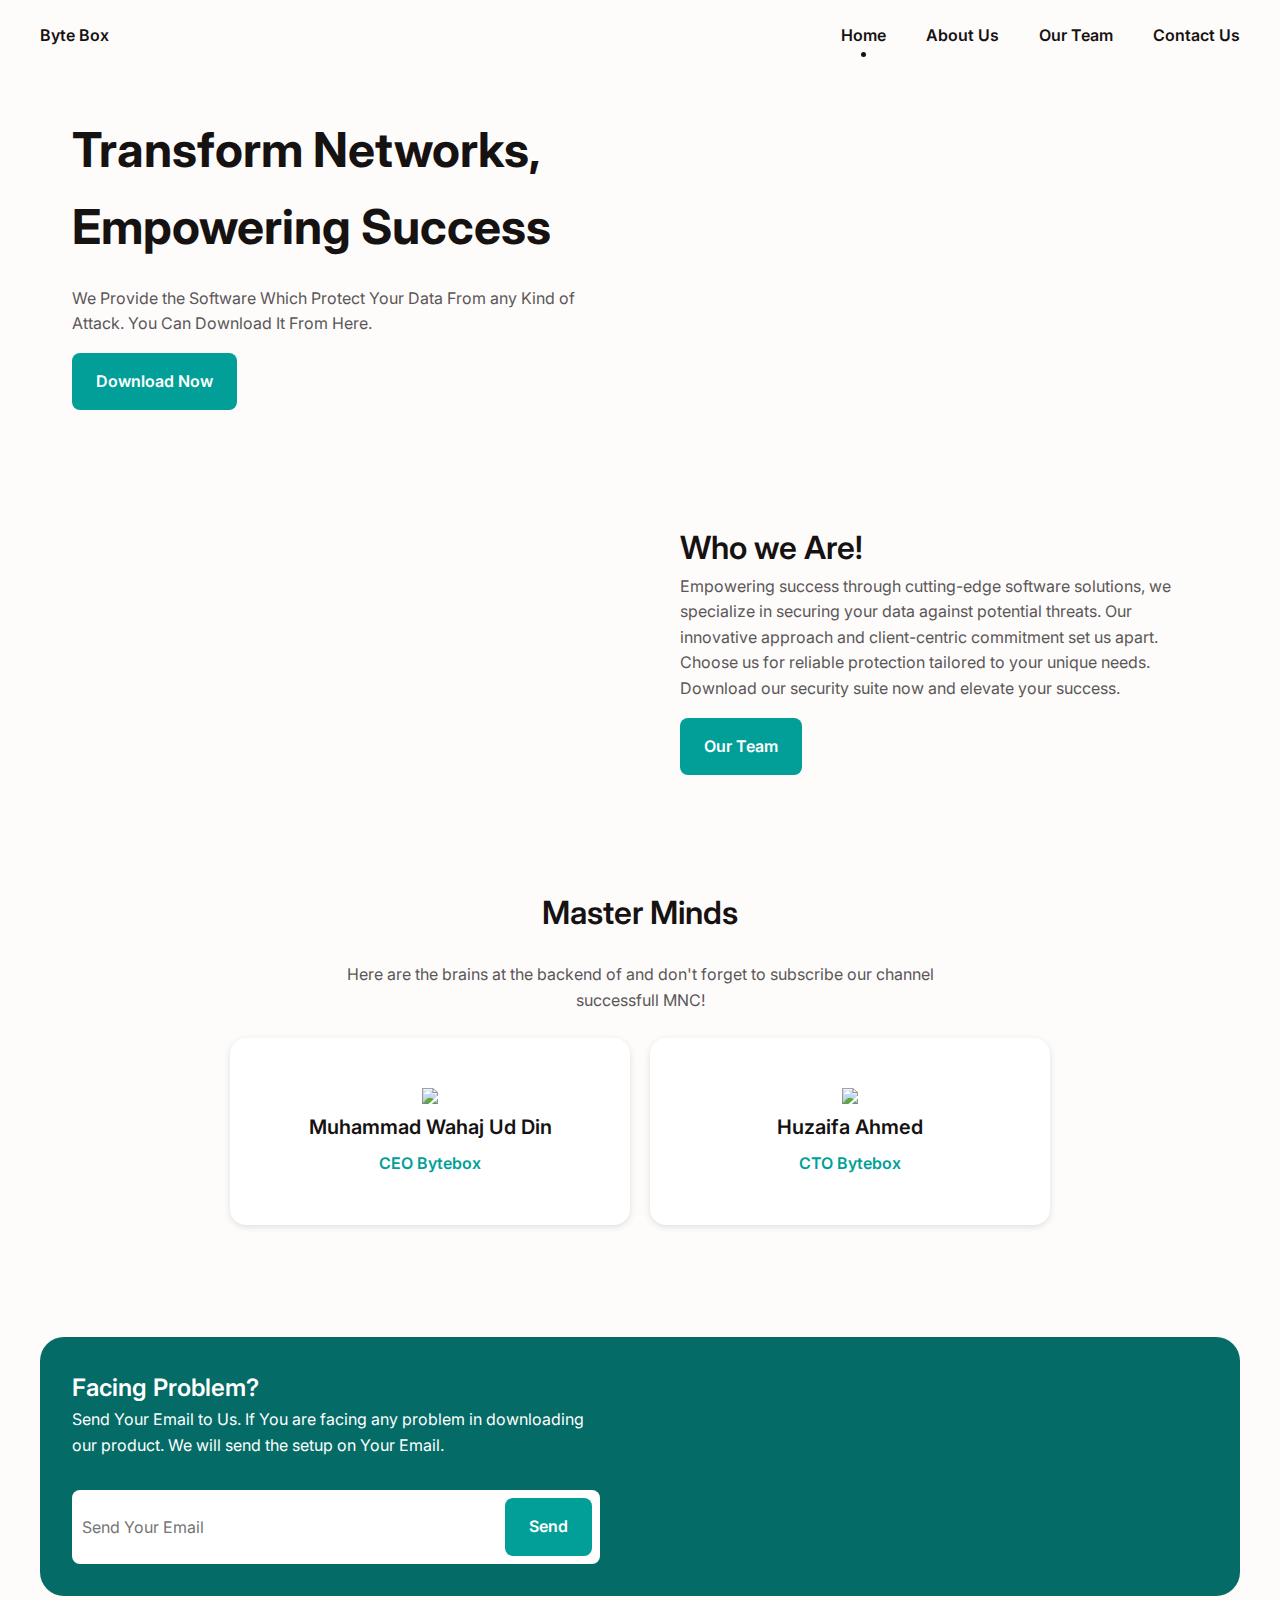
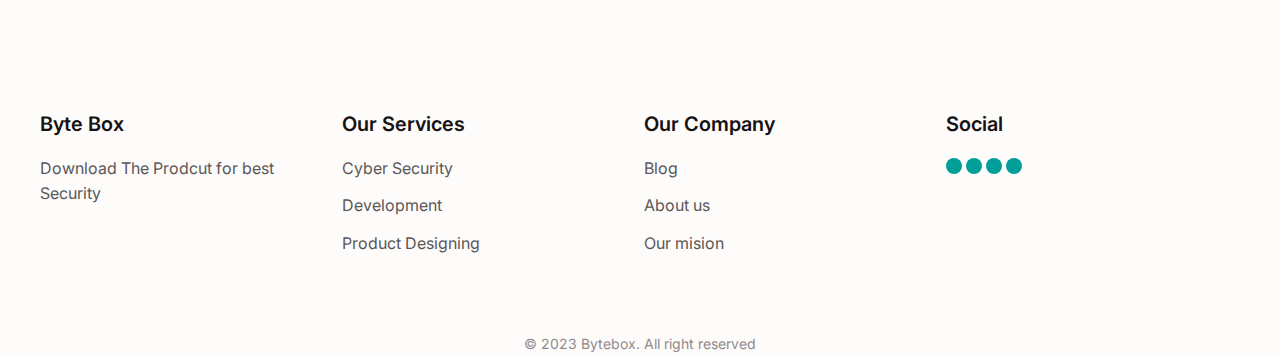
==== Semester_Project.html @ cd26e254 "Initial commit" ====
<!DOCTYPE html>
    <html lang="en">
    <head>
        <meta charset="UTF-8">
        <meta name="viewport" content="width=device-width, initial-scale=1.0">

        <link href='Semester_Project.css' rel='stylesheet'>

        <link rel="stylesheet" href="Semester_Project.css">

        <title>Byte Box</title>
    </head>
    <body>
        <a href="#" class="scrolltop" id="scroll-top">
            <i class='bx bx-up-arrow-alt scrolltop__icon'></i>
        </a>
        
        <!--========== HEADER ==========-->
        <header class="l-header" id="header">
            <nav class="nav bd-container">
                <a href="Semester_Project.html" class="nav__logo">Byte Box</a>

                <div class="nav__menu" id="nav-menu">
                    <ul class="nav__list">
                        <li class="nav__item"><a href="#home" class="nav__link active-link">Home</a></li>
                        <li class="nav__item"><a href="#About Us" class="nav__link">About Us</a></li>
                        <li class="nav__item"><a href="#Master Minds" class="nav__link">Our Team</a></li>
                        <li class="nav__item"><a href="#Send Email" class="nav__link">Contact Us</a></li>
                    </ul>
            </nav>
        </header>

        <main class="l-main">
            <!--========== Hero Section ==========-->
            <section class="home" id="home">
                <div class="home__container bd-container bd-grid">
                    <div class="home__img">
                        <img src="Hero Section.svg" alt="">
                    </div>

                    <div class="home__data">
                        <h1 class="home__title">Transform Networks,<br> Empowering Success</h1>
                        <p class="home__description">We Provide the Software Which Protect Your Data From any Kind of Attack. You Can Download It From Here.</p>
                        <a href="#" class="button" id="downloadButton">Download Now</a>
                    </div>   
                </div>
            </section>

            <!--========== About Us Section ==========-->
            <section class="share section bd-container" id="About Us">
                <div class="share__container bd-grid">
                    <div class="share__data">
                        <h1 class="section-title-center">Who we Are! </h1>
                        <p class="share__description">Empowering success through cutting-edge software solutions, we specialize in securing your data against potential threats. Our innovative approach and client-centric commitment set us apart. Choose us for reliable protection tailored to your unique needs. Download our security suite now and elevate your success.</p>
                        <a href="#" class="button">Our Team</a>
                    </div>

                    <div class="share__img">
                        <img src="About us.svg" alt="">
                    </div>
                </div>
            </section>

            <!--========== DECORATION ==========-->
            <section class="decoration section bd-container" id="Master Minds">
                <h1 class="section-title">Master Minds </h1>
                <p class="section-subtitle">Here are the brains at the backend of and don't forget to subscribe our channel <br> successfull MNC! </p>
                <div class="decoration__container bd-grid">
                    <div class="decoration__data">
                        <img src="Wahaj.svg">
                        <h3 class="decoration__title"> Muhammad Wahaj Ud Din </h3>
                        <a href="#" class="button button-link">CEO Bytebox</a>
                    </div>

                    <div class="decoration__data">
                        <img src="Huzaifa.svg">
                        <h3 class="decoration__title">Huzaifa Ahmed</h3>
                        <a href="#" class="button button-link">CTO Bytebox</a>
                    </div>
                </div>
            </section>

            <!--========== SEND EMAIL ==========-->
            <section class="send section" id="Send Email">
                <div class="send__container bd-container bd-grid">
                    <div class="send__content">
                        <h2 class="section-title-center send__title">Facing Problem?</h2>
                        <p class="send__description">Send Your Email to Us. If You are facing any problem in downloading our product. We will send the setup on Your Email.</p>
                        <form action="">
                            <div class="send__direction">
                                <input type="text" placeholder="Send Your Email" class="send__input">
                                <a href="#" class="button">Send</a>
                            </div>
                        </form>
                    </div>

                </div>
            </section>
        </main>

        <!--========== FOOTER ==========-->
        <footer class="footer section">
            <div class="footer__container bd-container bd-grid">
                <div class="footer__content">
                    <h3 class="footer__title">
                        <a href="#" class="footer__logo">Byte Box</a>
                    </h3>
                    <p class="footer__description"> Download The Prodcut for best Security</p>
                </div>

                <div class="footer__content">
                    <h3 class="footer__title">Our Services</h3>
                    <ul>
                        <li><a href="#" class="footer__link">Cyber Security </a></li>
                        <li><a href="#" class="footer__link">Development</a></li>
                        <li><a href="#" class="footer__link">Product Designing</a></li>
                    </ul>
                </div>

                <div class="footer__content">
                    <h3 class="footer__title">Our Company</h3>
                    <ul>
                        <li><a href="#" class="footer__link">Blog</a></li>
                        <li><a href="#About US" class="footer__link">About us</a></li>
                        <li><a href="#" class="footer__link">Our mision</a></li>
                    </ul>
                </div>

                <div class="footer__content">
                    <h3 class="footer__title">Social</h3>
                    <img href="" class="facebook_icon" src="facebook.svg" alt="">
                    <img href="" class="instagram_icon" src="instagram.svg" alt="">
                    <img href="" class="linkedln_icon" src="linkedln.svg" alt="">
                    <img href="" class="Skype_icon" src="skype.svg" alt="">

                </div>
            </div>

            <p class="footer__copy">© 2023 Bytebox. All right reserved</p>
        </footer>

        <!--========== SCROLL REVEAL ==========-->
        <script src="https://unpkg.com/scrollreveal"></script>

        <!--========== MAIN JS ==========-->
        <script src="C:\Users\wahaj\Desktop\SPM Semester Project\Semester_Project.js"></script>
    </body>
</html>
---- Semester_Project.css ----
/*===== GOOGLE FONTS =====*/
@import url('https://fonts.googleapis.com/css2?family=Inter:wght@400;600;700&display=swap');

/*===== VARIABLES CSS =====*/
:root {
  --header-height: 3rem;

  /*========== Colors ==========*/
  --first-color: #029F98;
  --first-color-alt: #038983;
  --first-color-send: #046b66;
  --title-color: #161212;
  --text-color: #5B5757;
  --text-color-light: #8F8A8A;
  --body-color: #FEFBFB;
  --container-color: #FFF;
  --background-color: #FDFDFD;

  /*========== Font and typography ==========*/
  --body-font: 'Inter', sans-serif;
  --biggest-font-size: 2rem;
  --h1-font-size: 2rem;
  --h2-font-size: 1.25rem;
  --h3-font-size: 1.125rem;
  --normal-font-size: .938rem;
  --small-font-size: .813rem;

  /*========== Font weight ==========*/
  --font-semi-bold: 600;
  --font-bold: 700;

  /*========== Margenes ==========*/
  --mb-1: .5rem;
  --mb-2: 1rem;
  --mb-3: 1.5rem;
  --mb-4: 2rem;
  --mb-5: 2.5rem;
  --mb-6: 3rem;
  /*========== z index ==========*/

  --z-tooltip: 10;
  --z-fixed: 100;
}

@media screen and (min-width: 375px){
  :root{
    --biggest-font-size: 3rem;
    --h2-font-size: 1.75rem;
    --h3-font-size: 1.25rem;
    --normal-font-size: 1rem;
    --small-font-size: .875rem;
  }
}

/*========== BASE ==========*/
*,::before,::after{
  box-sizing: border-box;
}

html{
  scroll-behavior: smooth;
}

body{
  margin: var(--header-height) 0 0 0;
  font-family: var(--body-font);
  font-size: var(--normal-font-size);
  background-color: var(--body-color);
  color: var(--text-color);
  line-height: 1.6;
}

h1,h2,h3,ul,p{
  margin: 0;
}

h1,h2,h3{
  font-weight: var(--font-semi-bold);
  color: var(--title-color);
}

ul{
  padding: 0;
  list-style: none;
}

a{
  text-decoration: none;
}

img{
  max-width: 100%;
  height: auto;
}

.section-title {
  font-size: var(--h1-font-size);
  color: var(--title-color);
  text-align: center;
  margin-bottom: var(--mb-3);
}


.section-subtitle{
  font-size: var(--normal-font-size);
  color: var(--text-color);
  text-align: center;
  margin-bottom: var(--mb-3);
}


/*========== LAYOUT ==========*/
.l-main{
  overflow: hidden;
}

.bd-container{
  max-width: 1200px;
  /* width: calc(200%); */
  /* margin-left: 80px;
  margin-right: 80px; */
}

.bd-grid{
  display: grid;
  gap: var(--mb-1);
}

.l-header{
  width: 100%;
  position: fixed;
  top: 0;
  left: 0;
  z-index: var(--z-fixed);
  background-color: var(--body-color);
}

/*========== NAV ==========*/
.nav{
  height: var(--header-height);
  display: flex;
  justify-content: space-between;
  align-items: center;
}

@media screen and (max-width: 768px){
  .nav__menu{
    position: fixed;
    top: -100%;
    left: 0;
    right: 0;
    width: 90%;
    margin: 0 auto;
    padding: 2.5rem 0 0;
    text-align: center;
    background-color: var(--body-color);
    transition: .4s;
    box-shadow: 0 0 4px rgba(0,0,0,.1);
    border-radius: 2rem;
    z-index: var(--z-fixed);
  }
}

.nav__item{
  margin-bottom: var(--mb-3);
}

.nav__link, .nav__logo, .nav__toggle{
  color: var(--title-color);
  font-weight: var(--font-semi-bold);
}

.nav__logo:hover{
  color: var(--first-color);
}

.nav__link{
  transition: .3s;
}

.nav__link:hover{
  color: var(--first-color);
}

.nav__toggle{
  font-size: 1.3rem;
  cursor: pointer;
}

/* Show menu */
.show-menu{
  top: calc(var(--header-height) + 1rem);
}

/* Active menu link */
.active-link{
  position: relative;
}

.active-link::before{
  content: '';
  position: absolute;
  bottom: -.75rem;
  left: 45%;
  width: 5px;
  height: 5px;
  background-color: var(--title-color);
  border-radius: 50%;
}

/* Change background header */
.scroll-header{
  box-shadow: 0 1px 4px rgba(0,0,0,.1);
}

/* Scroll top */
.scrolltop{
  position: fixed;
  right: 1rem;
  bottom: -20%;
  display: flex;
  justify-content: center;
  align-items: center;
  padding: .3rem;
  background: rgba(218,37,53,.5);
  border-radius: .4rem;
  z-index: var(--z-tooltip);
  transition: .4s;
  visibility: hidden;
}

.scrolltop:hover{
  background-color: var(--first-color);
}

.scrolltop__icon{
  font-size: 1.5rem;
  color: var(--body-color);
}

.show-scroll{
  visibility: visible;
  bottom: 1.5rem;
}


/* =======  Home ======== */

/* .home__img{ */
  /* width: 100%; */
  /* margin-right: 5%;  */
/* } */

.home__title{
  font-size: 3rem;
  font-weight: bold;
  margin-bottom: 20px;
}

.home__description{
  margin-bottom: 1rem;
}

/*========== BUTTONS ==========*/
.button{
  display: inline-block;
  background-color: var(--first-color);
  color: #fff;
  padding: 1rem 1.5rem;
  border-radius: .5rem;
  font-weight: var(--font-semi-bold);
  transition: .3s;
}

.button:hover{
  background-color: var(--first-color-alt);
}

.button-link{
  background: none;
  padding: 0;
  color: var(--first-color);
}

.button-link:hover{
  background-color: transparent;
  color: var(--first-color-alt);
}

/*========== SHARE ==========*/
.share__data{
  text-align: center;
}

.share__description{
  margin-bottom: var(--mb-2);
}

.share__img{
  width: 100%;
  justify-self: center;
}


/*========== MASTER MINDS ==========*/
.decoration__container{
  display: grid;
  grid-template-columns: repeat(auto-fit, 400px);
  justify-content: center; /* Center the grid horizontally */
  align-items: center; /* Center the grid vertically */
  gap: 20px; /* Adjust the gap between cards as needed */
}

.decoration__data{
  text-align: center;
  padding: 3rem 3rem 3rem;
  background-color: var(--container-color);
  box-shadow: 0 2px 6px rgba(63, 59, 59, 0.15);
  border-radius: 1rem;
}

.decoration__data:hover{
  box-shadow: 0 3px 12px rgba(65,11,16,.15);
}

.decoration__img{
  width: 100px;
}

.decoration__title{
  font-size: var(--h3-font-size);
  margin-bottom: var(--mb-1);
}


/*========== SEND EMAIL ==========*/
.send{
  background-color: var(--first-color-send);
}

.send__title, .send__description{
  color: #fff;
}

.send__description{
  text-align: center;
  margin-bottom: var(--mb-4);
}

.send__direction{
  display: flex;
  justify-content: space-between;
  background-color: #fff;
  padding: .5rem;
  border-radius: .5rem;
}

.send__input{
  width: 70%;
  outline: none;
  border: none;
  font-size: var(--normal-font-size);
  font-family: var(--body-font);
}

.send__input::placeholder{
  font-family: var(--body-font);
}

.send__img{
  width: 280px;
  height: 100px;
  justify-self: center;
}

/*========== FOOTER ==========*/
.footer__container{
  grid-template-columns: repeat(auto-fit, minmax(220px, 1fr));
}

.footer__logo{
  color: var(--title-color);
}

.footer__title{
  margin-bottom: var(--mb-2);
}

.facebook_icon{
  background-color: #029F98;
  background-size: 1rem;
  border-radius: 100%;
  padding: 8px;
}

.instagram_icon{
  background-color: #029F98;
  background-size: 1rem;
  border-radius: 100%;
  padding: 8px;
}

.linkedln_icon{
  background-color: #029F98;
  background-size: 1rem;
  border-radius: 100%;
  padding: 8px;
}

.Skype_icon{
  background-color: #029F98;
  background-size: 1rem;
  border-radius: 100%;
  padding: 8px;
}

.footer__logo, .footer__title{
  font-size: var(--h3-font-size);
}

.footer__link{
  display: inline-block;
  margin-bottom: .75rem;
  color: var(--text-color);
}

.footer__link:hover{
  color: var(--first-color);
}

.footer__social{
  font-size: 1.5rem;
  color: var(--title-color);
  margin-right: var(--mb-3);
}

.footer__social:hover{
  color: var(--first-color);
}

.footer__copy{
  text-align: center;
  font-size: var(--small-font-size);
  color: var(--text-color-light);
  margin-top: 4rem;
}

/*========== MEDIA QUERIES ==========*/

/* For full-screen images on small screens */
@media screen and (max-width: 359px){
  .home__img,
  .share__img,
  .send__img{
    width: 100%;
  }
}

@media screen and (min-width: 576px){
  .home__container,
  .share__container,
  .send__container{
    grid-template-columns: repeat(2,1fr);
    align-items: center;
  }

  .home__container{
    padding: 5rem 0 0;
  }

  .home__img{
    order: 1;
  }

  .section-title-center,
  .share__data,
  .send__description{
    text-align: initial;
  }

  .home__img,
  .share__img,
  .send__img{
    width: 100%;
  }
  
  .share__img{
    order: -1;
  }
}

@media screen and (min-width: 768px){
  body{
    margin: 0;
  }

  .section{
    padding-top: 7rem;
  }

  .nav{
    height: calc(var(--header-height) + 1.5rem);
  }

  .nav__list{
    display: flex;
    align-items: center;
  }

  .nav__item{
    margin-left: var(--mb-5);
    margin-bottom: 0;
  }

  .nav__toggle{
    display: none;
  }

  .change-theme{
    position: initial;
    margin-left: var(--mb-4);
  }

  .home__container{
    padding: 7rem 2rem 0;
  }

  .share__container{
    padding: 0 2rem;
  }

  .accessory__container{
    grid-template-columns: repeat(3,224px);
    justify-content: center;
  }

  .accessory__content{
    padding: .5rem 1.5rem 1.5rem;
  }

  .accessory__img{
    width: 120px;
    margin-bottom: var(--mb-1);
  }

  .accessory__title, .accessory__category{
    text-align: initial;
  }

  .accessory__button{
    padding: .75rem;
  }

  .send{
    background: none;
  }

  .send__container{
    background-color: var(--first-color-send);
    padding: 2rem;
    border-radius: 1.5rem;
  }
}

@media screen and (min-width: 968px){
  .bd-container{
    margin-left: auto;
    margin-right: auto;
  }

  .home__img,
  .share__img,
  .send__img{
    width: 469px;
  }

  .home__container,
  .share__container,
  .send__container{
    column-gap: 5rem;
  }
}
---- Semester_Project.css ----
/*===== GOOGLE FONTS =====*/
@import url('https://fonts.googleapis.com/css2?family=Inter:wght@400;600;700&display=swap');

/*===== VARIABLES CSS =====*/
:root {
  --header-height: 3rem;

  /*========== Colors ==========*/
  --first-color: #029F98;
  --first-color-alt: #038983;
  --first-color-send: #046b66;
  --title-color: #161212;
  --text-color: #5B5757;
  --text-color-light: #8F8A8A;
  --body-color: #FEFBFB;
  --container-color: #FFF;
  --background-color: #FDFDFD;

  /*========== Font and typography ==========*/
  --body-font: 'Inter', sans-serif;
  --biggest-font-size: 2rem;
  --h1-font-size: 2rem;
  --h2-font-size: 1.25rem;
  --h3-font-size: 1.125rem;
  --normal-font-size: .938rem;
  --small-font-size: .813rem;

  /*========== Font weight ==========*/
  --font-semi-bold: 600;
  --font-bold: 700;

  /*========== Margenes ==========*/
  --mb-1: .5rem;
  --mb-2: 1rem;
  --mb-3: 1.5rem;
  --mb-4: 2rem;
  --mb-5: 2.5rem;
  --mb-6: 3rem;
  /*========== z index ==========*/

  --z-tooltip: 10;
  --z-fixed: 100;
}

@media screen and (min-width: 375px){
  :root{
    --biggest-font-size: 3rem;
    --h2-font-size: 1.75rem;
    --h3-font-size: 1.25rem;
    --normal-font-size: 1rem;
    --small-font-size: .875rem;
  }
}

/*========== BASE ==========*/
*,::before,::after{
  box-sizing: border-box;
}

html{
  scroll-behavior: smooth;
}

body{
  margin: var(--header-height) 0 0 0;
  font-family: var(--body-font);
  font-size: var(--normal-font-size);
  background-color: var(--body-color);
  color: var(--text-color);
  line-height: 1.6;
}

h1,h2,h3,ul,p{
  margin: 0;
}

h1,h2,h3{
  font-weight: var(--font-semi-bold);
  color: var(--title-color);
}

ul{
  padding: 0;
  list-style: none;
}

a{
  text-decoration: none;
}

img{
  max-width: 100%;
  height: auto;
}

.section-title {
  font-size: var(--h1-font-size);
  color: var(--title-color);
  text-align: center;
  margin-bottom: var(--mb-3);
}


.section-subtitle{
  font-size: var(--normal-font-size);
  color: var(--text-color);
  text-align: center;
  margin-bottom: var(--mb-3);
}


/*========== LAYOUT ==========*/
.l-main{
  overflow: hidden;
}

.bd-container{
  max-width: 1200px;
  /* width: calc(200%); */
  /* margin-left: 80px;
  margin-right: 80px; */
}

.bd-grid{
  display: grid;
  gap: var(--mb-1);
}

.l-header{
  width: 100%;
  position: fixed;
  top: 0;
  left: 0;
  z-index: var(--z-fixed);
  background-color: var(--body-color);
}

/*========== NAV ==========*/
.nav{
  height: var(--header-height);
  display: flex;
  justify-content: space-between;
  align-items: center;
}

@media screen and (max-width: 768px){
  .nav__menu{
    position: fixed;
    top: -100%;
    left: 0;
    right: 0;
    width: 90%;
    margin: 0 auto;
    padding: 2.5rem 0 0;
    text-align: center;
    background-color: var(--body-color);
    transition: .4s;
    box-shadow: 0 0 4px rgba(0,0,0,.1);
    border-radius: 2rem;
    z-index: var(--z-fixed);
  }
}

.nav__item{
  margin-bottom: var(--mb-3);
}

.nav__link, .nav__logo, .nav__toggle{
  color: var(--title-color);
  font-weight: var(--font-semi-bold);
}

.nav__logo:hover{
  color: var(--first-color);
}

.nav__link{
  transition: .3s;
}

.nav__link:hover{
  color: var(--first-color);
}

.nav__toggle{
  font-size: 1.3rem;
  cursor: pointer;
}

/* Show menu */
.show-menu{
  top: calc(var(--header-height) + 1rem);
}

/* Active menu link */
.active-link{
  position: relative;
}

.active-link::before{
  content: '';
  position: absolute;
  bottom: -.75rem;
  left: 45%;
  width: 5px;
  height: 5px;
  background-color: var(--title-color);
  border-radius: 50%;
}

/* Change background header */
.scroll-header{
  box-shadow: 0 1px 4px rgba(0,0,0,.1);
}

/* Scroll top */
.scrolltop{
  position: fixed;
  right: 1rem;
  bottom: -20%;
  display: flex;
  justify-content: center;
  align-items: center;
  padding: .3rem;
  background: rgba(218,37,53,.5);
  border-radius: .4rem;
  z-index: var(--z-tooltip);
  transition: .4s;
  visibility: hidden;
}

.scrolltop:hover{
  background-color: var(--first-color);
}

.scrolltop__icon{
  font-size: 1.5rem;
  color: var(--body-color);
}

.show-scroll{
  visibility: visible;
  bottom: 1.5rem;
}


/* =======  Home ======== */

/* .home__img{ */
  /* width: 100%; */
  /* margin-right: 5%;  */
/* } */

.home__title{
  font-size: 3rem;
  font-weight: bold;
  margin-bottom: 20px;
}

.home__description{
  margin-bottom: 1rem;
}

/*========== BUTTONS ==========*/
.button{
  display: inline-block;
  background-color: var(--first-color);
  color: #fff;
  padding: 1rem 1.5rem;
  border-radius: .5rem;
  font-weight: var(--font-semi-bold);
  transition: .3s;
}

.button:hover{
  background-color: var(--first-color-alt);
}

.button-link{
  background: none;
  padding: 0;
  color: var(--first-color);
}

.button-link:hover{
  background-color: transparent;
  color: var(--first-color-alt);
}

/*========== SHARE ==========*/
.share__data{
  text-align: center;
}

.share__description{
  margin-bottom: var(--mb-2);
}

.share__img{
  width: 100%;
  justify-self: center;
}


/*========== MASTER MINDS ==========*/
.decoration__container{
  display: grid;
  grid-template-columns: repeat(auto-fit, 400px);
  justify-content: center; /* Center the grid horizontally */
  align-items: center; /* Center the grid vertically */
  gap: 20px; /* Adjust the gap between cards as needed */
}

.decoration__data{
  text-align: center;
  padding: 3rem 3rem 3rem;
  background-color: var(--container-color);
  box-shadow: 0 2px 6px rgba(63, 59, 59, 0.15);
  border-radius: 1rem;
}

.decoration__data:hover{
  box-shadow: 0 3px 12px rgba(65,11,16,.15);
}

.decoration__img{
  width: 100px;
}

.decoration__title{
  font-size: var(--h3-font-size);
  margin-bottom: var(--mb-1);
}


/*========== SEND EMAIL ==========*/
.send{
  background-color: var(--first-color-send);
}

.send__title, .send__description{
  color: #fff;
}

.send__description{
  text-align: center;
  margin-bottom: var(--mb-4);
}

.send__direction{
  display: flex;
  justify-content: space-between;
  background-color: #fff;
  padding: .5rem;
  border-radius: .5rem;
}

.send__input{
  width: 70%;
  outline: none;
  border: none;
  font-size: var(--normal-font-size);
  font-family: var(--body-font);
}

.send__input::placeholder{
  font-family: var(--body-font);
}

.send__img{
  width: 280px;
  height: 100px;
  justify-self: center;
}

/*========== FOOTER ==========*/
.footer__container{
  grid-template-columns: repeat(auto-fit, minmax(220px, 1fr));
}

.footer__logo{
  color: var(--title-color);
}

.footer__title{
  margin-bottom: var(--mb-2);
}

.facebook_icon{
  background-color: #029F98;
  background-size: 1rem;
  border-radius: 100%;
  padding: 8px;
}

.instagram_icon{
  background-color: #029F98;
  background-size: 1rem;
  border-radius: 100%;
  padding: 8px;
}

.linkedln_icon{
  background-color: #029F98;
  background-size: 1rem;
  border-radius: 100%;
  padding: 8px;
}

.Skype_icon{
  background-color: #029F98;
  background-size: 1rem;
  border-radius: 100%;
  padding: 8px;
}

.footer__logo, .footer__title{
  font-size: var(--h3-font-size);
}

.footer__link{
  display: inline-block;
  margin-bottom: .75rem;
  color: var(--text-color);
}

.footer__link:hover{
  color: var(--first-color);
}

.footer__social{
  font-size: 1.5rem;
  color: var(--title-color);
  margin-right: var(--mb-3);
}

.footer__social:hover{
  color: var(--first-color);
}

.footer__copy{
  text-align: center;
  font-size: var(--small-font-size);
  color: var(--text-color-light);
  margin-top: 4rem;
}

/*========== MEDIA QUERIES ==========*/

/* For full-screen images on small screens */
@media screen and (max-width: 359px){
  .home__img,
  .share__img,
  .send__img{
    width: 100%;
  }
}

@media screen and (min-width: 576px){
  .home__container,
  .share__container,
  .send__container{
    grid-template-columns: repeat(2,1fr);
    align-items: center;
  }

  .home__container{
    padding: 5rem 0 0;
  }

  .home__img{
    order: 1;
  }

  .section-title-center,
  .share__data,
  .send__description{
    text-align: initial;
  }

  .home__img,
  .share__img,
  .send__img{
    width: 100%;
  }
  
  .share__img{
    order: -1;
  }
}

@media screen and (min-width: 768px){
  body{
    margin: 0;
  }

  .section{
    padding-top: 7rem;
  }

  .nav{
    height: calc(var(--header-height) + 1.5rem);
  }

  .nav__list{
    display: flex;
    align-items: center;
  }

  .nav__item{
    margin-left: var(--mb-5);
    margin-bottom: 0;
  }

  .nav__toggle{
    display: none;
  }

  .change-theme{
    position: initial;
    margin-left: var(--mb-4);
  }

  .home__container{
    padding: 7rem 2rem 0;
  }

  .share__container{
    padding: 0 2rem;
  }

  .accessory__container{
    grid-template-columns: repeat(3,224px);
    justify-content: center;
  }

  .accessory__content{
    padding: .5rem 1.5rem 1.5rem;
  }

  .accessory__img{
    width: 120px;
    margin-bottom: var(--mb-1);
  }

  .accessory__title, .accessory__category{
    text-align: initial;
  }

  .accessory__button{
    padding: .75rem;
  }

  .send{
    background: none;
  }

  .send__container{
    background-color: var(--first-color-send);
    padding: 2rem;
    border-radius: 1.5rem;
  }
}

@media screen and (min-width: 968px){
  .bd-container{
    margin-left: auto;
    margin-right: auto;
  }

  .home__img,
  .share__img,
  .send__img{
    width: 469px;
  }

  .home__container,
  .share__container,
  .send__container{
    column-gap: 5rem;
  }
}
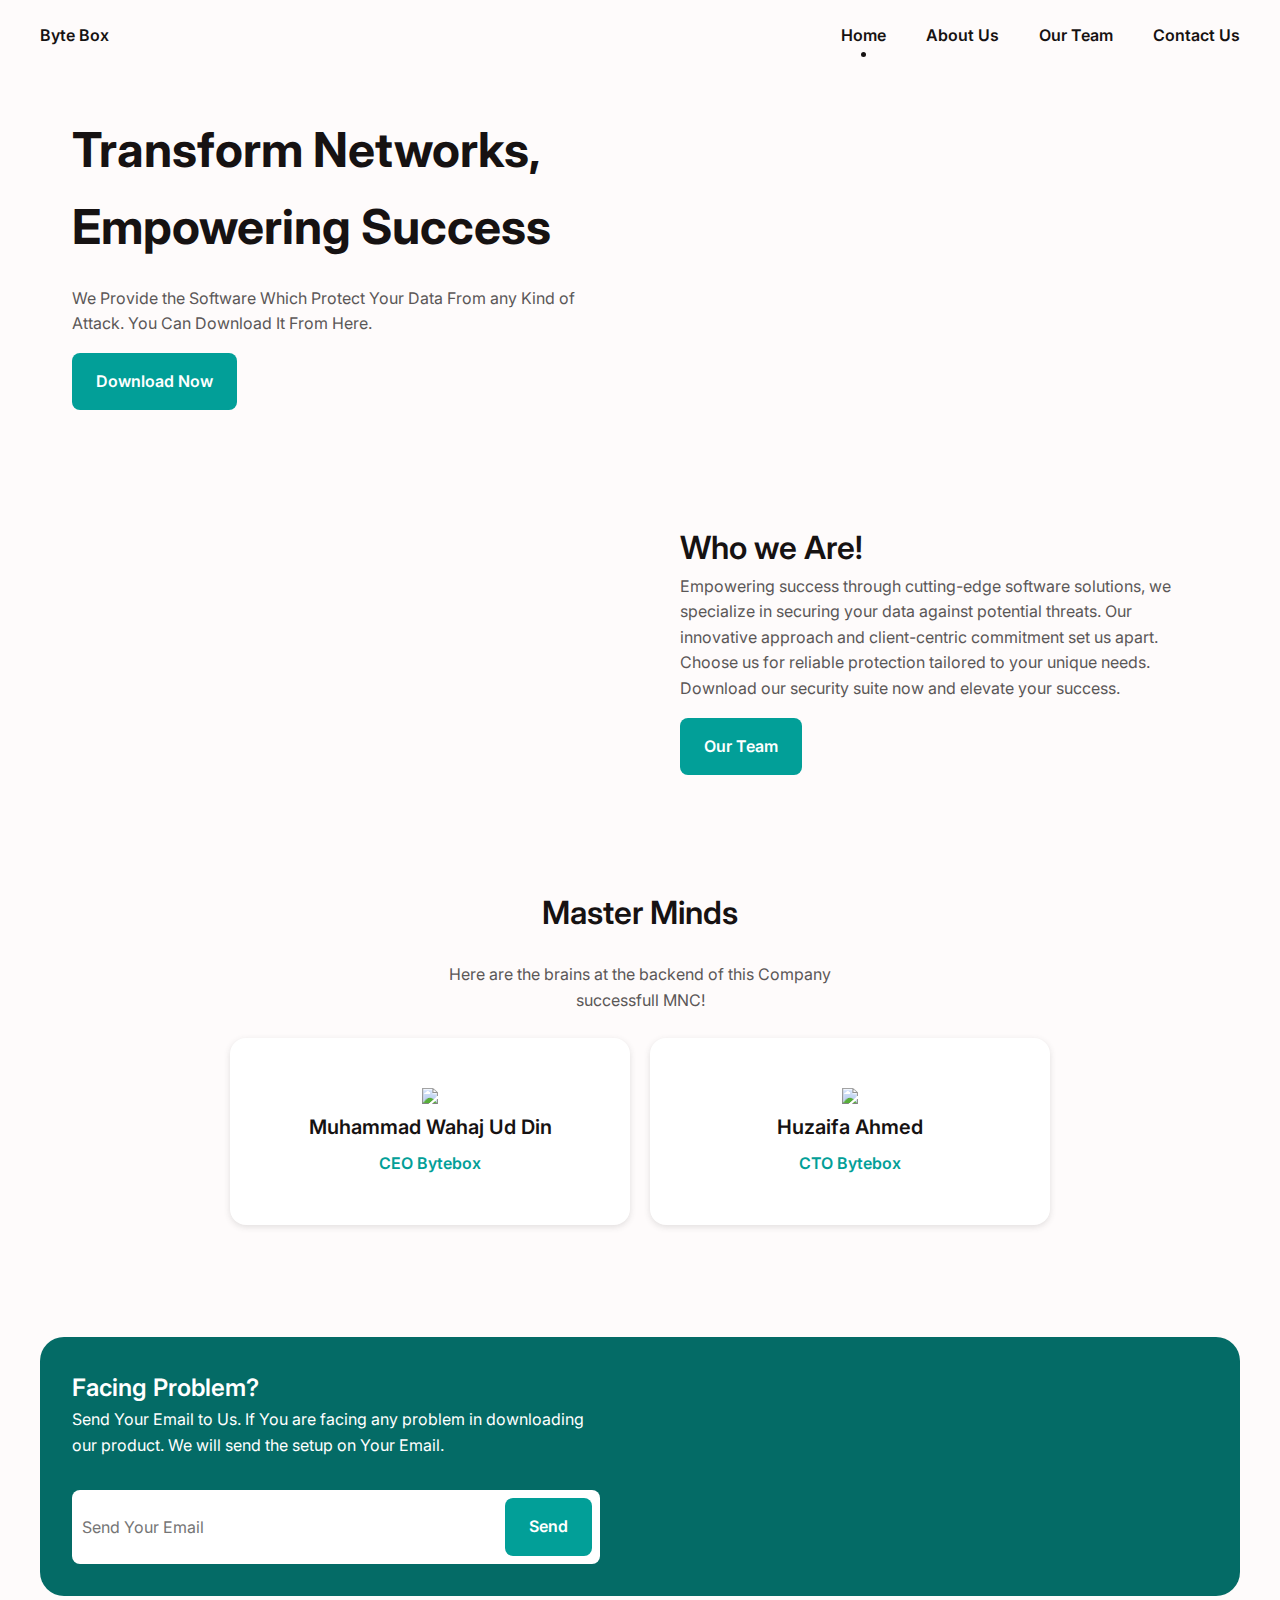
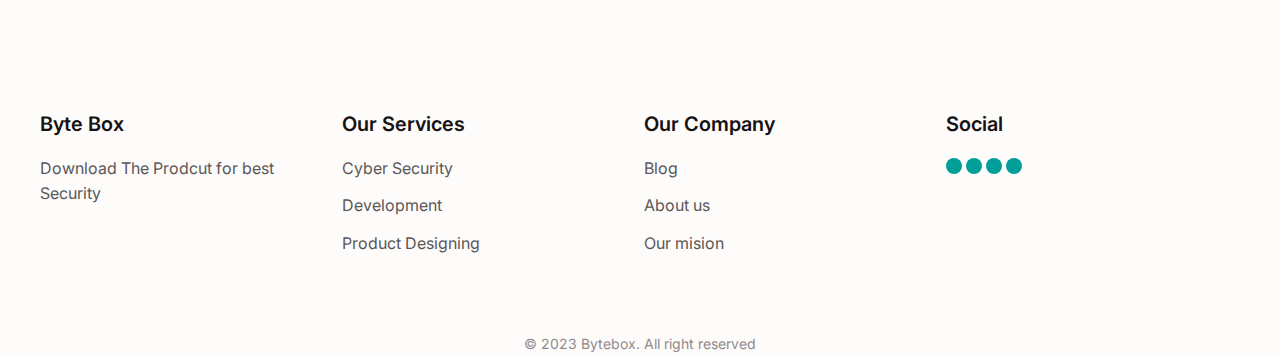
==== commit 3b631f73: "Test edit" ====
--- a/Semester_Project.html
+++ b/Semester_Project.html
@@ -64,7 +64,7 @@
             <!--========== DECORATION ==========-->
             <section class="decoration section bd-container" id="Master Minds">
                 <h1 class="section-title">Master Minds </h1>
-                <p class="section-subtitle">Here are the brains at the backend of and don't forget to subscribe our channel <br> successfull MNC! </p>
+                <p class="section-subtitle">Here are the brains at the backend of this Company <br> successfull MNC! </p>
                 <div class="decoration__container bd-grid">
                     <div class="decoration__data">
                         <img src="Wahaj.svg">
